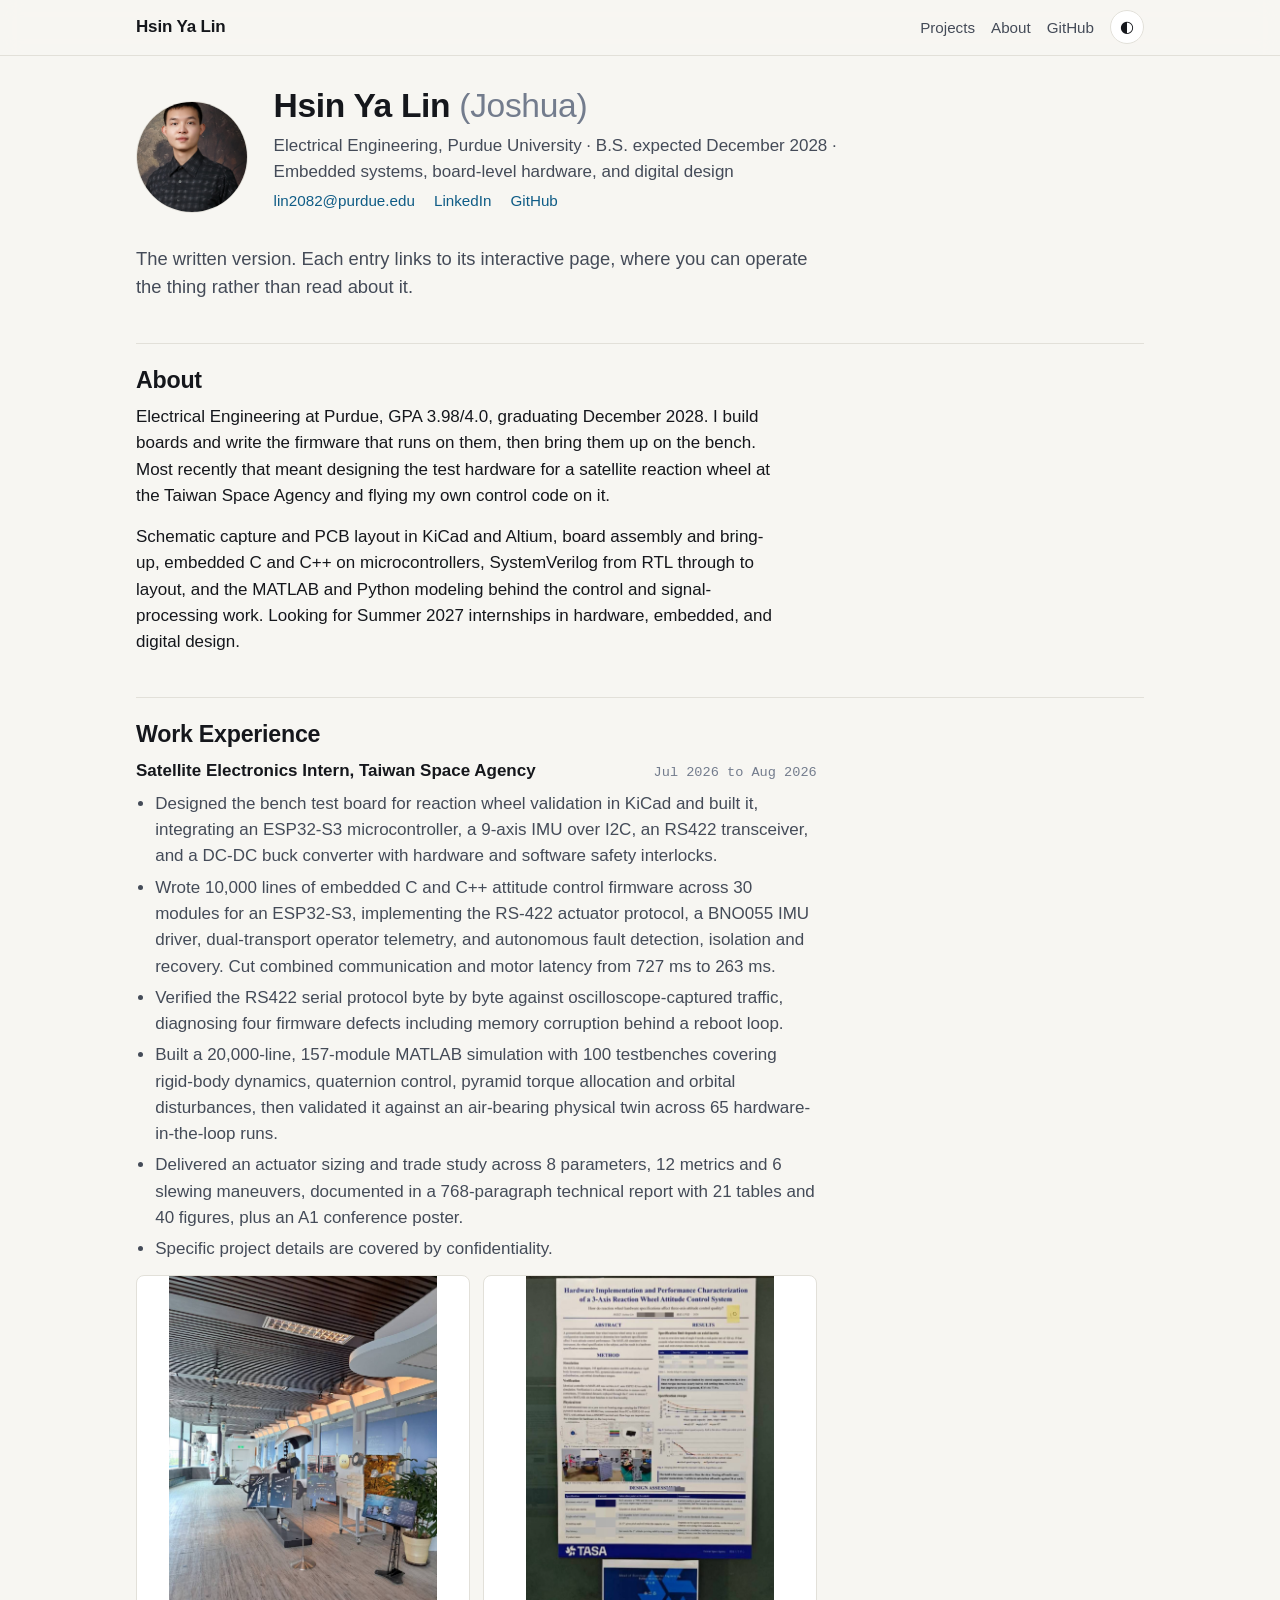
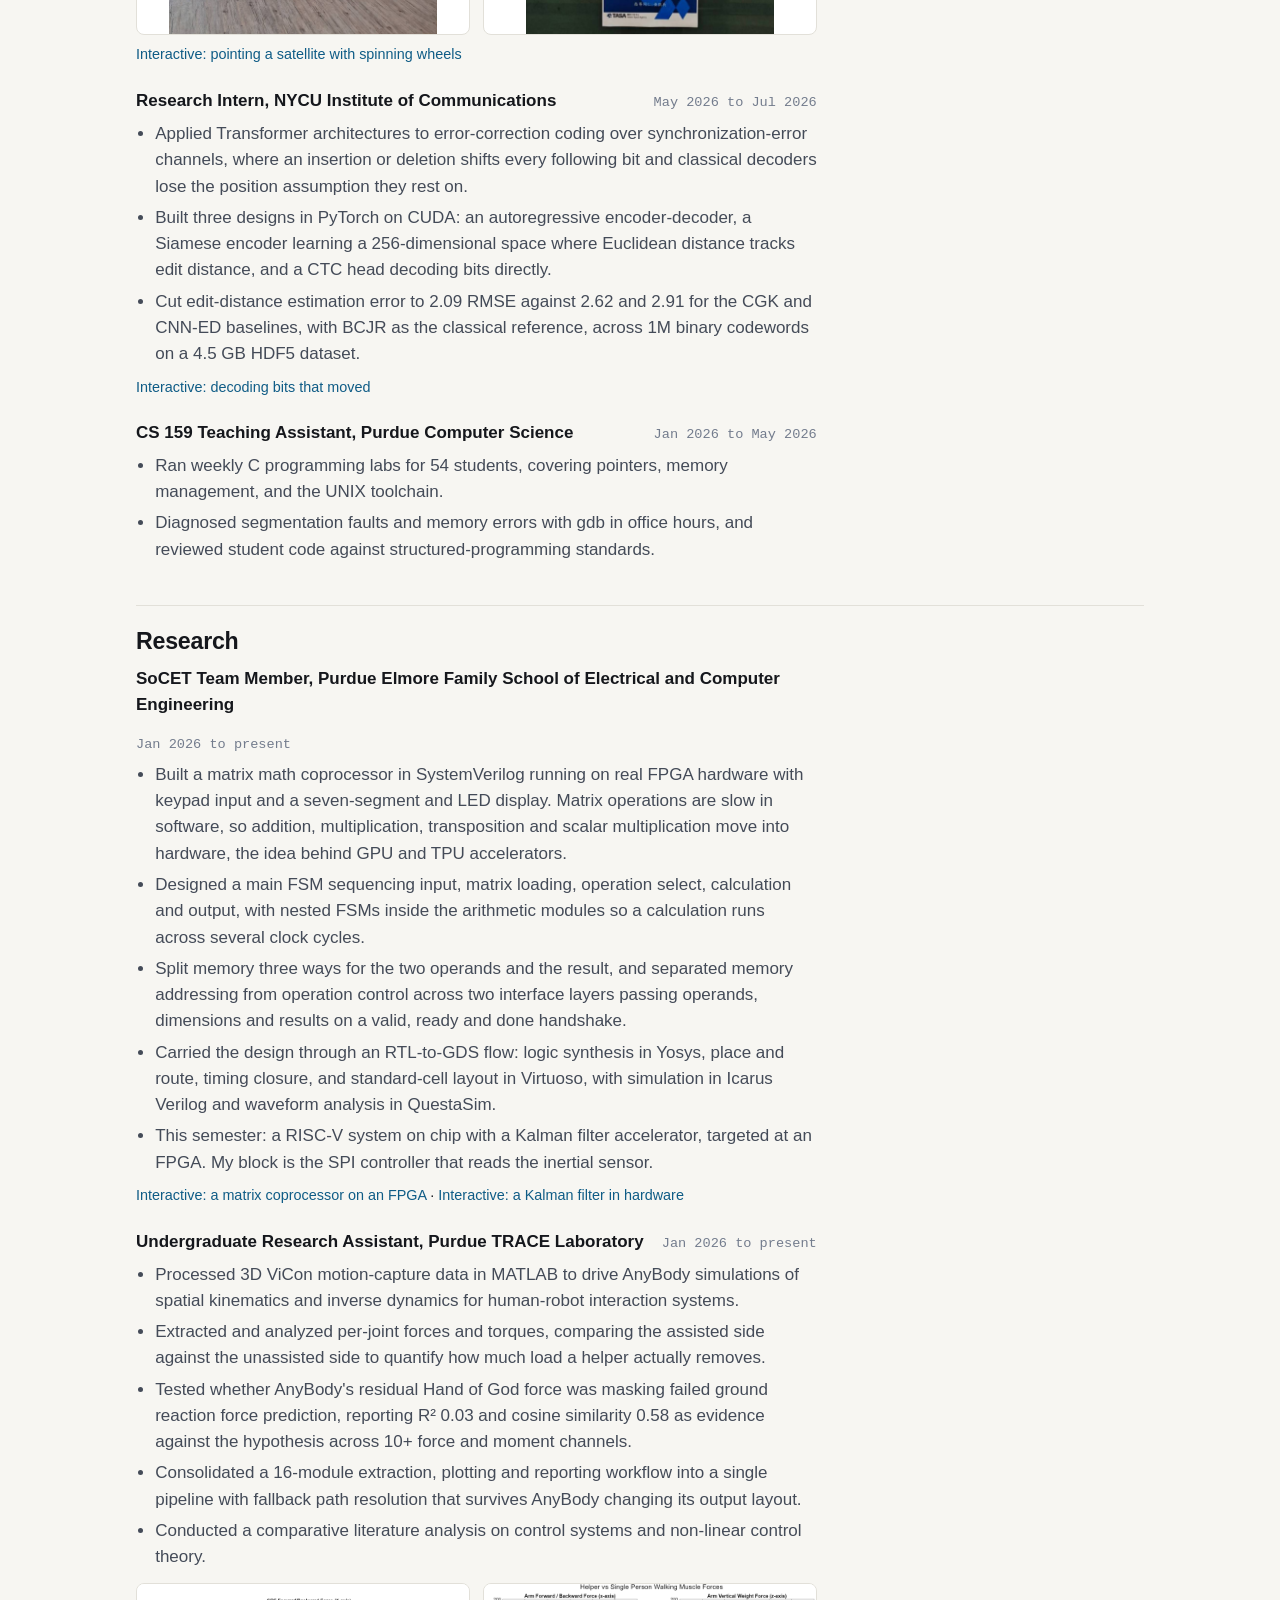
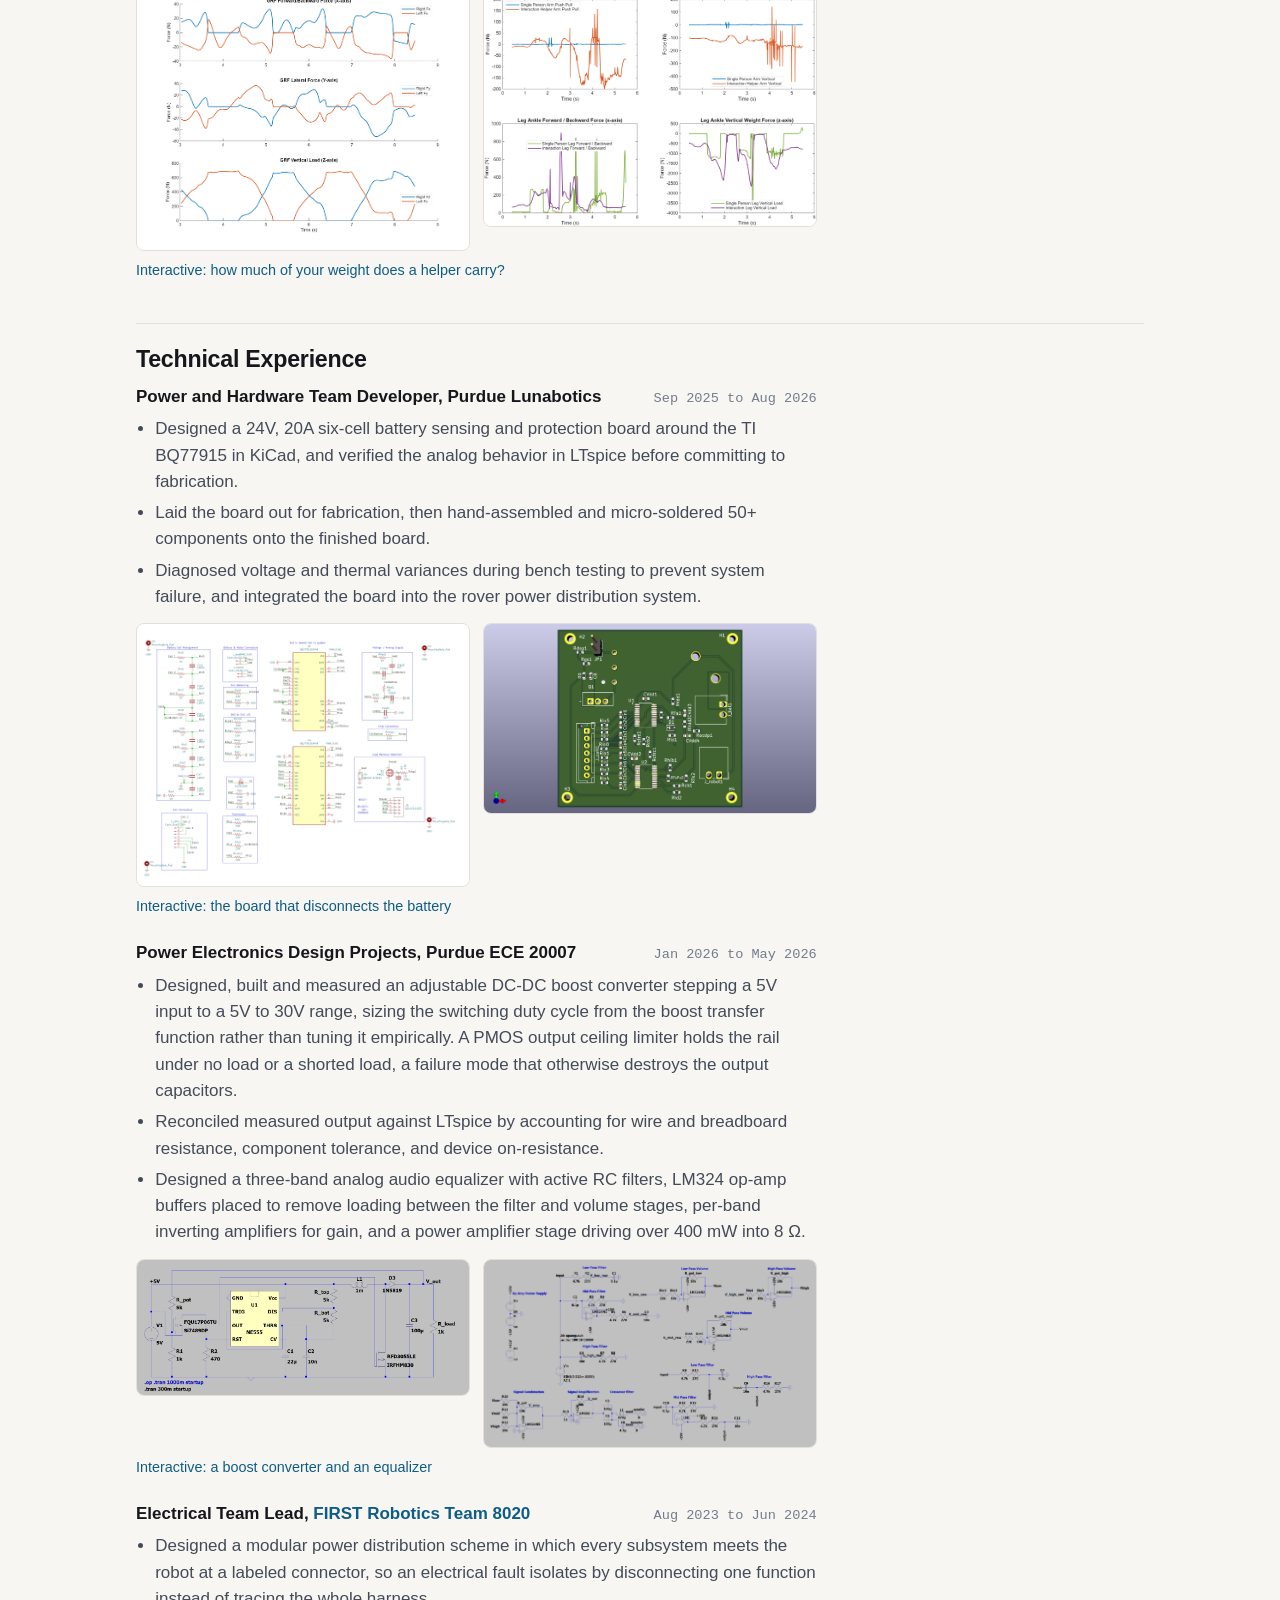
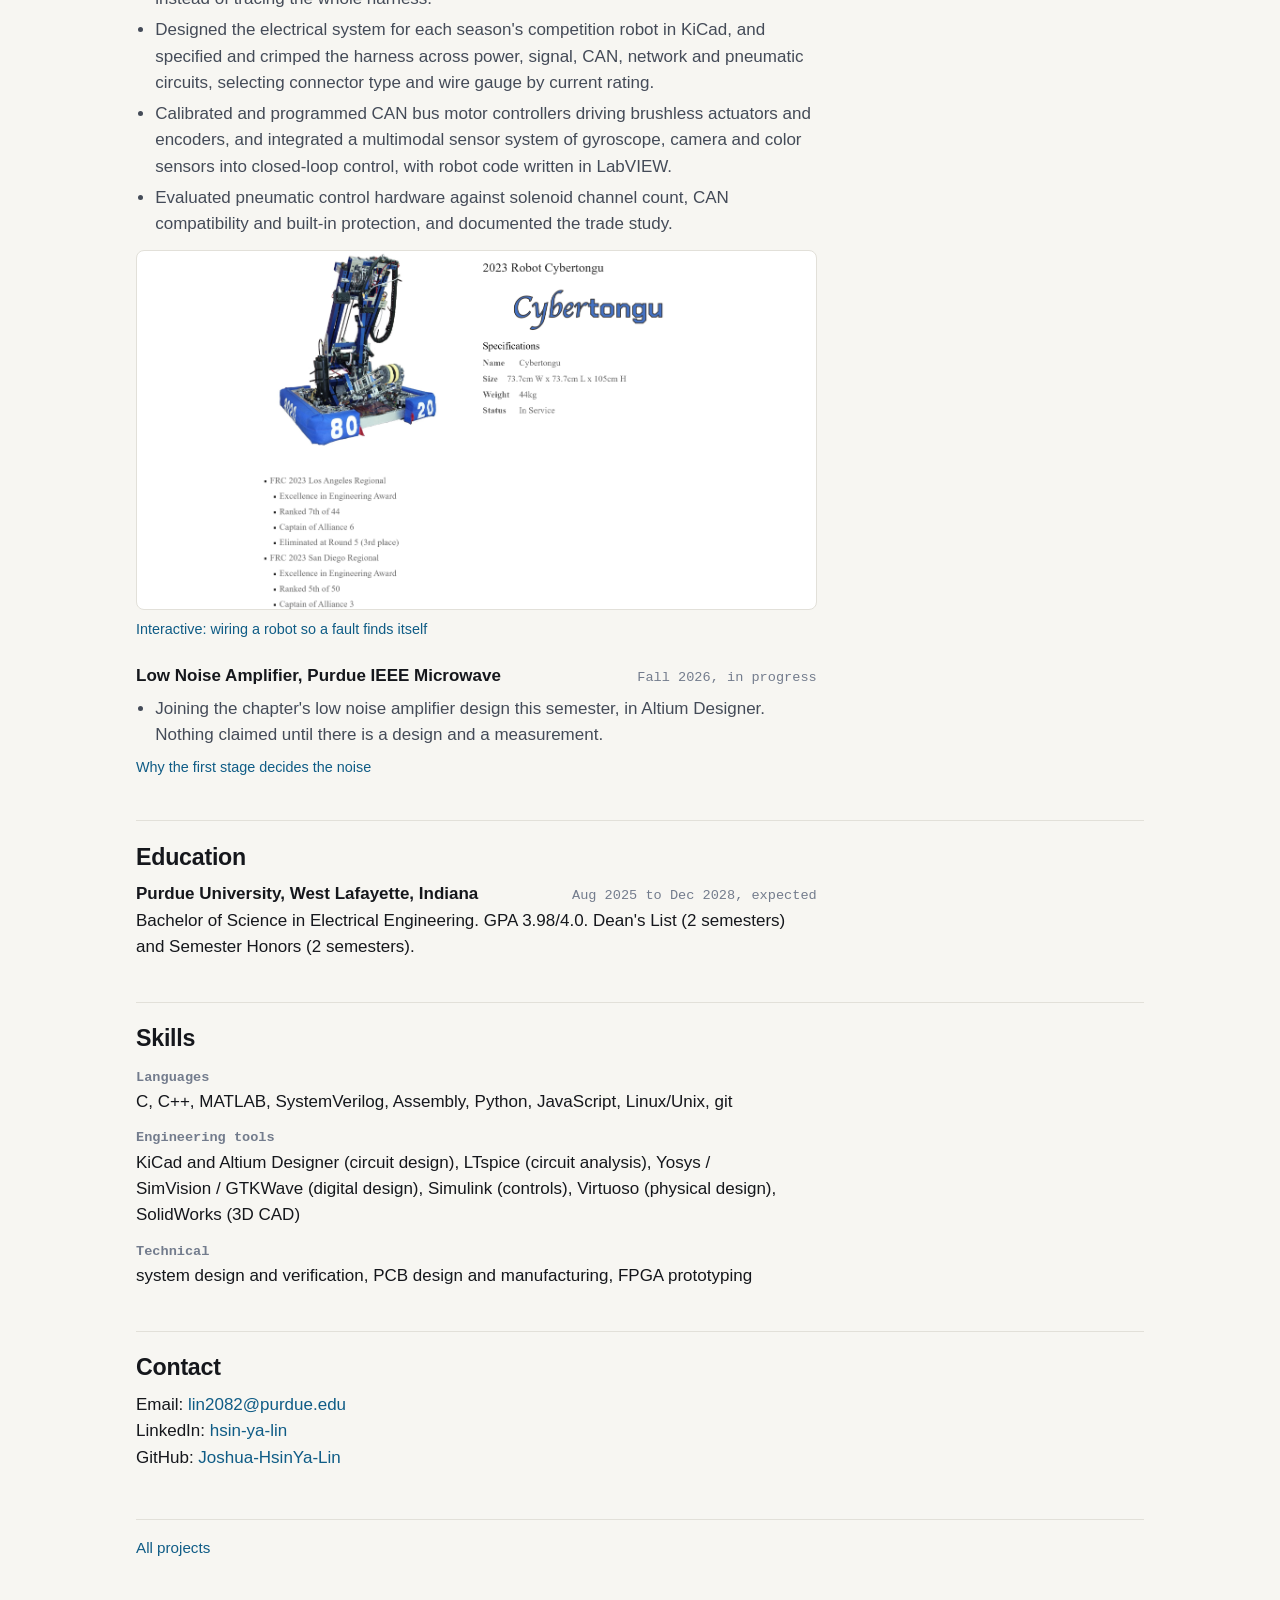
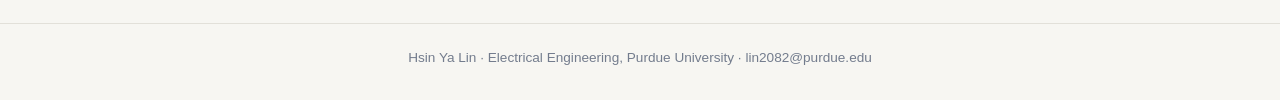
==== about/index.html @ 9d0aff88 "Kalman filter page, About sub-page, light default, links that work from file:// Kalman filter in har" ====
<!DOCTYPE html>
<html lang="en">
<head>
<meta charset="UTF-8">
<meta name="viewport" content="width=device-width, initial-scale=1.0">
<title>About — Hsin Ya Lin</title>
<meta name="description" content="Hsin Ya Lin (Joshua), Purdue electrical engineering: experience, research, projects, education and skills.">
<link rel="stylesheet" href="../shared/site.css">
<script src="../shared/site.js"></script>
<style>
.entry { margin-bottom: 1.4rem; max-width: 72ch; }
.entry-head { display: flex; justify-content: space-between; align-items: baseline; gap: 1rem; flex-wrap: wrap; }
.role { font-weight: 600; }
.date { color: var(--muted); font-size: 0.85rem; font-family: var(--mono); white-space: nowrap; }
.entry ul { margin: 0.4rem 0 0; padding-left: 1.2rem; }
.entry li { margin-bottom: 0.3rem; color: var(--ink2); }
.entry .shots { display: grid; grid-template-columns: repeat(auto-fit, minmax(220px, 1fr)); gap: 0.8rem; margin-top: 0.8rem; }
.entry .shots img { border: 1px solid var(--rule); border-radius: 8px; background: #fff; width: 100%; max-height: 360px; object-fit: contain; }
.entry .more { font-size: 0.9rem; margin-top: 0.5rem; }
.skill-line { margin: 0 0 0.5rem; max-width: 72ch; }
.skill-label { font-weight: 600; font-family: var(--mono); font-size: 0.85rem; color: var(--muted); }
</style>
</head>
<body>
<header class="site-header" data-root="../"></header>
<main class="project">
<section class="hero" style="padding-top: 0.4rem;">
  <img src="../profile.jpg" alt="Photo of Hsin Ya Lin">
  <div>
    <h1>Hsin Ya Lin <span class="alias">(Joshua)</span></h1>
    <p class="who">Electrical Engineering, Purdue University · B.S. expected December 2028 · Embedded systems, board-level hardware, and digital design</p>
    <p class="links">
      <a href="mailto:lin2082@purdue.edu">lin2082@purdue.edu</a>
      <a href="https://www.linkedin.com/in/hsin-ya-lin-70349826a" target="_blank" rel="noopener">LinkedIn</a>
      <a href="https://github.com/Joshua-HsinYa-Lin" target="_blank" rel="noopener">GitHub</a>
    </p>
  </div>
</section>

<p class="lede">The written version. Each entry links to its interactive page, where you can operate the thing rather than read about it.</p>

<section class="sub">
<h2>About</h2>
<p>Electrical Engineering at Purdue, GPA 3.98/4.0, graduating December 2028. I build boards and write the firmware that runs on them, then bring them up on the bench. Most recently that meant designing the test hardware for a satellite reaction wheel at the Taiwan Space Agency and flying my own control code on it.</p>
<p>Schematic capture and PCB layout in KiCad and Altium, board assembly and bring-up, embedded C and C++ on microcontrollers, SystemVerilog from RTL through to layout, and the MATLAB and Python modeling behind the control and signal-processing work. Looking for Summer 2027 internships in hardware, embedded, and digital design.</p>
</section>

<section class="sub">
<h2>Work Experience</h2>

<div class="entry">
  <div class="entry-head"><span class="role">Satellite Electronics Intern, Taiwan Space Agency</span><span class="date">Jul 2026 to Aug 2026</span></div>
  <ul>
    <li>Designed the bench test board for reaction wheel validation in KiCad and built it, integrating an ESP32-S3 microcontroller, a 9-axis IMU over I2C, an RS422 transceiver, and a DC-DC buck converter with hardware and software safety interlocks.</li>
    <li>Wrote 10,000 lines of embedded C and C++ attitude control firmware across 30 modules for an ESP32-S3, implementing the RS-422 actuator protocol, a BNO055 IMU driver, dual-transport operator telemetry, and autonomous fault detection, isolation and recovery. Cut combined communication and motor latency from 727 ms to 263 ms.</li>
    <li>Verified the RS422 serial protocol byte by byte against oscilloscope-captured traffic, diagnosing four firmware defects including memory corruption behind a reboot loop.</li>
    <li>Built a 20,000-line, 157-module MATLAB simulation with 100 testbenches covering rigid-body dynamics, quaternion control, pyramid torque allocation and orbital disturbances, then validated it against an air-bearing physical twin across 65 hardware-in-the-loop runs.</li>
    <li>Delivered an actuator sizing and trade study across 8 parameters, 12 metrics and 6 slewing maneuvers, documented in a 768-paragraph technical report with 21 tables and 40 figures, plus an A1 conference poster.</li>
    <li>Specific project details are covered by confidentiality.</li>
  </ul>
  <div class="shots">
    <img src="../projects/tasa/office.jpg" alt="Bench setup at the Taiwan Space Agency" loading="lazy">
    <img src="../projects/tasa/poster-blurred.jpg" alt="Conference poster, technical detail blurred for confidentiality" loading="lazy">
  </div>
  <p class="more"><a href="../projects/tasa/index.html">Interactive: pointing a satellite with spinning wheels</a></p>
</div>

<div class="entry">
  <div class="entry-head"><span class="role">Research Intern, NYCU Institute of Communications</span><span class="date">May 2026 to Jul 2026</span></div>
  <ul>
    <li>Applied Transformer architectures to error-correction coding over synchronization-error channels, where an insertion or deletion shifts every following bit and classical decoders lose the position assumption they rest on.</li>
    <li>Built three designs in PyTorch on CUDA: an autoregressive encoder-decoder, a Siamese encoder learning a 256-dimensional space where Euclidean distance tracks edit distance, and a CTC head decoding bits directly.</li>
    <li>Cut edit-distance estimation error to 2.09 RMSE against 2.62 and 2.91 for the CGK and CNN-ED baselines, with BCJR as the classical reference, across 1M binary codewords on a 4.5 GB HDF5 dataset.</li>
  </ul>
  <p class="more"><a href="../projects/nycu/index.html">Interactive: decoding bits that moved</a></p>
</div>

<div class="entry">
  <div class="entry-head"><span class="role">CS 159 Teaching Assistant, Purdue Computer Science</span><span class="date">Jan 2026 to May 2026</span></div>
  <ul>
    <li>Ran weekly C programming labs for 54 students, covering pointers, memory management, and the UNIX toolchain.</li>
    <li>Diagnosed segmentation faults and memory errors with gdb in office hours, and reviewed student code against structured-programming standards.</li>
  </ul>
</div>
</section>

<section class="sub">
<h2>Research</h2>

<div class="entry">
  <div class="entry-head"><span class="role">SoCET Team Member, Purdue Elmore Family School of Electrical and Computer Engineering</span><span class="date">Jan 2026 to present</span></div>
  <ul>
    <li>Built a matrix math coprocessor in SystemVerilog running on real FPGA hardware with keypad input and a seven-segment and LED display. Matrix operations are slow in software, so addition, multiplication, transposition and scalar multiplication move into hardware, the idea behind GPU and TPU accelerators.</li>
    <li>Designed a main FSM sequencing input, matrix loading, operation select, calculation and output, with nested FSMs inside the arithmetic modules so a calculation runs across several clock cycles.</li>
    <li>Split memory three ways for the two operands and the result, and separated memory addressing from operation control across two interface layers passing operands, dimensions and results on a valid, ready and done handshake.</li>
    <li>Carried the design through an RTL-to-GDS flow: logic synthesis in Yosys, place and route, timing closure, and standard-cell layout in Virtuoso, with simulation in Icarus Verilog and waveform analysis in QuestaSim.</li>
    <li>This semester: a RISC-V system on chip with a Kalman filter accelerator, targeted at an FPGA. My block is the SPI controller that reads the inertial sensor.</li>
  </ul>
  <p class="more"><a href="../projects/socet/index.html">Interactive: a matrix coprocessor on an FPGA</a> · <a href="../projects/socet-soc/index.html">Interactive: a Kalman filter in hardware</a></p>
</div>

<div class="entry">
  <div class="entry-head"><span class="role">Undergraduate Research Assistant, Purdue TRACE Laboratory</span><span class="date">Jan 2026 to present</span></div>
  <ul>
    <li>Processed 3D ViCon motion-capture data in MATLAB to drive AnyBody simulations of spatial kinematics and inverse dynamics for human-robot interaction systems.</li>
    <li>Extracted and analyzed per-joint forces and torques, comparing the assisted side against the unassisted side to quantify how much load a helper actually removes.</li>
    <li>Tested whether AnyBody's residual Hand of God force was masking failed ground reaction force prediction, reporting R² 0.03 and cosine similarity 0.58 as evidence against the hypothesis across 10+ force and moment channels.</li>
    <li>Consolidated a 16-module extraction, plotting and reporting workflow into a single pipeline with fallback path resolution that survives AnyBody changing its output layout.</li>
    <li>Conducted a comparative literature analysis on control systems and non-linear control theory.</li>
  </ul>
  <div class="shots">
    <img src="../projects/trace/grf-left-right.png" alt="Ground reaction force, left against right side" loading="lazy">
    <img src="../projects/trace/single-vs-interaction.png" alt="Single-person against two-person interaction forces" loading="lazy">
  </div>
  <p class="more"><a href="../projects/trace/index.html">Interactive: how much of your weight does a helper carry?</a></p>
</div>
</section>

<section class="sub">
<h2>Technical Experience</h2>

<div class="entry">
  <div class="entry-head"><span class="role">Power and Hardware Team Developer, Purdue Lunabotics</span><span class="date">Sep 2025 to Aug 2026</span></div>
  <ul>
    <li>Designed a 24V, 20A six-cell battery sensing and protection board around the TI BQ77915 in KiCad, and verified the analog behavior in LTspice before committing to fabrication.</li>
    <li>Laid the board out for fabrication, then hand-assembled and micro-soldered 50+ components onto the finished board.</li>
    <li>Diagnosed voltage and thermal variances during bench testing to prevent system failure, and integrated the board into the rover power distribution system.</li>
  </ul>
  <div class="shots">
    <img src="../projects/lunabotics/schematic.png" alt="Battery protection board schematic" loading="lazy">
    <img src="../projects/lunabotics/board.jpg" alt="BQ77915 battery protection board" loading="lazy">
  </div>
  <p class="more"><a href="../projects/lunabotics/index.html">Interactive: the board that disconnects the battery</a></p>
</div>

<div class="entry">
  <div class="entry-head"><span class="role">Power Electronics Design Projects, Purdue ECE 20007</span><span class="date">Jan 2026 to May 2026</span></div>
  <ul>
    <li>Designed, built and measured an adjustable DC-DC boost converter stepping a 5V input to a 5V to 30V range, sizing the switching duty cycle from the boost transfer function rather than tuning it empirically. A PMOS output ceiling limiter holds the rail under no load or a shorted load, a failure mode that otherwise destroys the output capacitors.</li>
    <li>Reconciled measured output against LTspice by accounting for wire and breadboard resistance, component tolerance, and device on-resistance.</li>
    <li>Designed a three-band analog audio equalizer with active RC filters, LM324 op-amp buffers placed to remove loading between the filter and volume stages, per-band inverting amplifiers for gain, and a power amplifier stage driving over 400 mW into 8 Ω.</li>
  </ul>
  <div class="shots">
    <img src="../projects/ece20007/boost-schematic.png" alt="Boost converter schematic" loading="lazy">
    <img src="../projects/ece20007/eq-schematic.png" alt="Three-band audio equalizer schematic" loading="lazy">
  </div>
  <p class="more"><a href="../projects/ece20007/index.html">Interactive: a boost converter and an equalizer</a></p>
</div>

<div class="entry">
  <div class="entry-head"><span class="role">Electrical Team Lead, <a href="https://www.ckrobotics.org/The-team/leaders-mentors/leaders" target="_blank" rel="noopener">FIRST Robotics Team 8020</a></span><span class="date">Aug 2023 to Jun 2024</span></div>
  <ul>
    <li>Designed a modular power distribution scheme in which every subsystem meets the robot at a labeled connector, so an electrical fault isolates by disconnecting one function instead of tracing the whole harness.</li>
    <li>Designed the electrical system for each season's competition robot in KiCad, and specified and crimped the harness across power, signal, CAN, network and pneumatic circuits, selecting connector type and wire gauge by current rating.</li>
    <li>Calibrated and programmed CAN bus motor controllers driving brushless actuators and encoders, and integrated a multimodal sensor system of gyroscope, camera and color sensors into closed-loop control, with robot code written in LabVIEW.</li>
    <li>Evaluated pneumatic control hardware against solenoid channel count, CAN compatibility and built-in protection, and documented the trade study.</li>
  </ul>
  <div class="shots">
    <img src="../projects/frc8020/robot-2023.png" alt="Team 8020 competition robot, 2023 season" loading="lazy">
  </div>
  <p class="more"><a href="../projects/frc8020/index.html">Interactive: wiring a robot so a fault finds itself</a></p>
</div>

<div class="entry">
  <div class="entry-head"><span class="role">Low Noise Amplifier, Purdue IEEE Microwave</span><span class="date">Fall 2026, in progress</span></div>
  <ul>
    <li>Joining the chapter's low noise amplifier design this semester, in Altium Designer. Nothing claimed until there is a design and a measurement.</li>
  </ul>
  <p class="more"><a href="../projects/lna/index.html">Why the first stage decides the noise</a></p>
</div>
</section>

<section class="sub">
<h2>Education</h2>
<div class="entry">
  <div class="entry-head"><span class="role">Purdue University, West Lafayette, Indiana</span><span class="date">Aug 2025 to Dec 2028, expected</span></div>
  <p>Bachelor of Science in Electrical Engineering. GPA 3.98/4.0. Dean's List (2 semesters) and Semester Honors (2 semesters).</p>
</div>
</section>

<section class="sub">
<h2>Skills</h2>
<p class="skill-line"><span class="skill-label">Languages</span><br>C, C++, MATLAB, SystemVerilog, Assembly, Python, JavaScript, Linux/Unix, git</p>
<p class="skill-line"><span class="skill-label">Engineering tools</span><br>KiCad and Altium Designer (circuit design), LTspice (circuit analysis), Yosys / SimVision / GTKWave (digital design), Simulink (controls), Virtuoso (physical design), SolidWorks (3D CAD)</p>
<p class="skill-line"><span class="skill-label">Technical</span><br>system design and verification, PCB design and manufacturing, FPGA prototyping</p>
</section>

<section class="sub">
<h2>Contact</h2>
<p>Email: <a href="mailto:lin2082@purdue.edu">lin2082@purdue.edu</a><br>
LinkedIn: <a href="https://www.linkedin.com/in/hsin-ya-lin-70349826a" target="_blank" rel="noopener">hsin-ya-lin</a><br>
GitHub: <a href="https://github.com/Joshua-HsinYa-Lin" target="_blank" rel="noopener">Joshua-HsinYa-Lin</a></p>
</section>

<div class="next"><a href="../index.html#projects">All projects</a></div>
</main>
<footer class="site-footer"></footer>
</body>
</html>
---- shared/site.css ----
:root {
  --bg: #f7f6f2;
  --bg2: #ffffff;
  --ink: #15171c;
  --ink2: #444b58;
  --muted: #737c8d;
  --rule: #e2e0d9;
  --accent: #c9531f;
  --accent2: #0f7c86;
  --link: #0f5c86;
  --panel: #0c0f15;
  --panel-rule: #1c2330;
  --panel-ink: #c7d0dd;
  --panel-muted: #6f7a8c;
  --amber: #ffb648;
  --cyan: #4cc9f0;
  --green: #8ce99a;
  --pink: #f472b6;
  --red: #ff6b6b;
  --violet: #b197fc;
  --radius: 12px;
  --max: 1040px;
  --font: -apple-system, "Segoe UI", Roboto, Helvetica, Arial, sans-serif;
  --mono: "JetBrains Mono", "SF Mono", Menlo, Consolas, "Liberation Mono", monospace;
}

:root[data-theme="dark"] {
  --bg: #0f1115;
  --bg2: #171a21;
  --ink: #e8e6e1;
  --ink2: #b8bdc8;
  --muted: #8a91a0;
  --rule: #272c37;
  --link: #7cc4ff;
  --accent: #f0743f;
  --accent2: #3fb7c2;
}

* { box-sizing: border-box; }
html { -webkit-text-size-adjust: 100%; scroll-behavior: smooth; }
body {
  margin: 0;
  background: var(--bg);
  color: var(--ink);
  font-family: var(--font);
  font-size: 17px;
  line-height: 1.55;
}
a { color: var(--link); text-decoration: none; }
a:hover { text-decoration: underline; }
img { max-width: 100%; height: auto; }
code, .mono { font-family: var(--mono); font-size: 0.92em; }
h1, h2, h3 { line-height: 1.2; margin: 0 0 0.4rem; letter-spacing: -0.01em; }
h1 { font-size: 2.1rem; }
h2 { font-size: 1.45rem; }
h3 { font-size: 1.1rem; }
p { margin: 0 0 0.9rem; }

.site-header {
  position: sticky;
  top: 0;
  z-index: 20;
  background: color-mix(in srgb, var(--bg) 88%, transparent);
  backdrop-filter: blur(10px);
  border-bottom: 1px solid var(--rule);
}
.site-header .bar {
  max-width: var(--max);
  margin: 0 auto;
  padding: 0.65rem 1rem;
  display: flex;
  align-items: center;
  gap: 1rem;
}
.site-header .brand { font-weight: 700; color: var(--ink); letter-spacing: -0.01em; }
.site-header .brand:hover { text-decoration: none; color: var(--accent); }
.site-header nav { margin-left: auto; display: flex; gap: 1rem; align-items: center; }
.site-header nav a { color: var(--ink2); font-size: 0.95rem; }
.site-header .theme {
  border: 1px solid var(--rule);
  background: var(--bg2);
  color: var(--ink);
  border-radius: 999px;
  width: 34px;
  height: 34px;
  cursor: pointer;
  font-size: 1rem;
  line-height: 1;
}

main { max-width: var(--max); margin: 0 auto; padding: 1.5rem 1rem 4rem; }

.hero { display: flex; gap: 1.6rem; align-items: center; padding: 1.5rem 0 1rem; }
.hero img { width: 112px; height: 112px; border-radius: 50%; object-fit: cover; border: 1px solid var(--rule); flex-shrink: 0; }
.hero .alias { color: var(--muted); font-weight: 400; }
.hero .who { color: var(--ink2); margin: 0.15rem 0; max-width: 60ch; }
.hero .links a { margin-right: 0.9rem; font-size: 0.95rem; }
.intro { max-width: 64ch; color: var(--ink2); font-size: 1.05rem; }

.cards {
  list-style: none;
  padding: 0;
  margin: 1.2rem 0 0;
  display: grid;
  grid-template-columns: repeat(auto-fill, minmax(300px, 1fr));
  gap: 1rem;
}
.card {
  background: var(--bg2);
  border: 1px solid var(--rule);
  border-radius: var(--radius);
  overflow: hidden;
  display: flex;
  flex-direction: column;
  transition: transform 0.15s ease, box-shadow 0.15s ease, border-color 0.15s ease;
}
.card:hover { transform: translateY(-2px); box-shadow: 0 10px 30px rgba(0,0,0,0.10); border-color: var(--accent); }
.card a.wrap { color: inherit; display: flex; flex-direction: column; height: 100%; }
.card a.wrap:hover { text-decoration: none; }
.card canvas { display: block; width: 100%; background: var(--panel); }
.card .body { padding: 0.9rem 1rem 1rem; display: flex; flex-direction: column; gap: 0.35rem; flex: 1; }
.card h3 { font-size: 1.12rem; }
.card .hook { color: var(--ink2); font-size: 0.95rem; margin: 0; flex: 1; }
.card .meta { color: var(--muted); font-size: 0.82rem; font-family: var(--mono); margin-top: 0.4rem; }
.card .status { display: inline-block; font-size: 0.72rem; font-family: var(--mono); color: var(--accent); border: 1px solid var(--accent); border-radius: 999px; padding: 0 0.5rem; margin-left: 0.4rem; vertical-align: middle; }

.project .lede { font-size: 1.15rem; color: var(--ink2); max-width: 66ch; margin-bottom: 1.2rem; }
.project .when { color: var(--muted); font-family: var(--mono); font-size: 0.85rem; margin-bottom: 0.6rem; }
.project section.sub { margin-top: 2.6rem; padding-top: 1.4rem; border-top: 1px solid var(--rule); }
.project section.sub > p, .project section.sub > ul { max-width: 68ch; }
.project section.sub h2 { margin-bottom: 0.6rem; }
.project .kicker { color: var(--accent); font-family: var(--mono); font-size: 0.78rem; letter-spacing: 0.08em; text-transform: uppercase; margin-bottom: 0.3rem; }

.panel {
  background: var(--panel);
  color: var(--panel-ink);
  border: 1px solid var(--panel-rule);
  border-radius: var(--radius);
  padding: 0.9rem;
  margin: 1rem 0 1.2rem;
}
.panel canvas { display: block; width: 100%; border-radius: 6px; }
.panel .hint { color: var(--panel-muted); font-size: 0.85rem; margin: 0.5rem 0 0; font-family: var(--mono); }
.panel .row { display: flex; gap: 0.9rem; flex-wrap: wrap; align-items: stretch; }
.panel .row > * { flex: 1 1 260px; min-width: 0; }
.panel p { color: var(--panel-ink); }

.controls {
  display: grid;
  grid-template-columns: repeat(auto-fit, minmax(230px, 1fr));
  gap: 0.35rem 1.2rem;
  margin-top: 0.7rem;
}
.ctl { display: grid; grid-template-columns: 5.6em 1fr 5.4em; align-items: center; gap: 0.5rem; font-size: 0.88rem; }
.ctl .ctl-label { color: var(--panel-ink); white-space: nowrap; overflow: hidden; text-overflow: ellipsis; }
.ctl input[type="range"] { width: 100%; accent-color: var(--amber); margin: 0; }
.ctl output { font-family: var(--mono); color: var(--amber); text-align: right; font-size: 0.85rem; white-space: nowrap; }
.ctl.wide { grid-column: 1 / -1; }

.btnrow { display: flex; gap: 0.5rem; flex-wrap: wrap; margin-top: 0.7rem; align-items: center; }
.btn {
  font: inherit;
  font-size: 0.88rem;
  border: 1px solid var(--panel-rule);
  background: #151b26;
  color: var(--panel-ink);
  border-radius: 8px;
  padding: 0.4rem 0.8rem;
  cursor: pointer;
}
.btn:hover { border-color: var(--amber); color: #fff; }
.btn.primary { background: var(--amber); color: #1a1200; border-color: var(--amber); font-weight: 600; }
.btn.primary:hover { background: #ffc46b; }
.btn.on { background: #2a3448; border-color: var(--cyan); color: #fff; }
.btn:disabled { opacity: 0.4; cursor: default; }
.seg-select { display: inline-flex; border: 1px solid var(--panel-rule); border-radius: 8px; overflow: hidden; }
.seg-select .btn { border: 0; border-radius: 0; }
.seg-select .btn + .btn { border-left: 1px solid var(--panel-rule); }

.readouts { display: flex; gap: 1.2rem; flex-wrap: wrap; margin-top: 0.7rem; font-family: var(--mono); font-size: 0.85rem; }
.readouts .r { color: var(--panel-muted); }
.readouts .r b { color: var(--panel-ink); font-weight: 600; }
.readouts .r b.amber { color: var(--amber); }
.readouts .r b.cyan { color: var(--cyan); }
.readouts .r b.green { color: var(--green); }
.readouts .r b.red { color: var(--red); }
.readouts .r b.pink { color: var(--pink); }
.readouts .r b.violet { color: var(--violet); }

.stats { display: grid; grid-template-columns: repeat(auto-fit, minmax(150px, 1fr)); gap: 0.8rem; margin: 1rem 0; }
.stat { background: var(--bg2); border: 1px solid var(--rule); border-radius: 10px; padding: 0.7rem 0.9rem; }
.stat b { display: block; font-size: 1.5rem; font-family: var(--mono); color: var(--accent); line-height: 1.1; }
.stat span { color: var(--ink2); font-size: 0.85rem; }

figure { margin: 1rem 0; }
figure img { border: 1px solid var(--rule); border-radius: 8px; background: #fff; display: block; max-height: 620px; width: auto; max-width: 100%; }
figcaption { color: var(--muted); font-size: 0.86rem; margin-top: 0.4rem; max-width: 68ch; }
.figs { display: grid; grid-template-columns: repeat(auto-fit, minmax(260px, 1fr)); gap: 1rem; }

.note { border-left: 3px solid var(--accent2); padding: 0.2rem 0 0.2rem 0.9rem; color: var(--ink2); margin: 1rem 0; max-width: 68ch; }
.note.hook { border-left-color: var(--accent); }
.note.hook::before { content: "Hook for real data"; display: block; font-family: var(--mono); font-size: 0.75rem; letter-spacing: 0.06em; text-transform: uppercase; color: var(--accent); margin-bottom: 0.2rem; }

.steps { counter-reset: s; list-style: none; padding: 0; margin: 1rem 0; display: grid; gap: 0.5rem; max-width: 68ch; }
.steps li { position: relative; padding-left: 2.4rem; }
.steps li::before { counter-increment: s; content: counter(s); position: absolute; left: 0; top: 0.1rem; width: 1.6rem; height: 1.6rem; border-radius: 50%; background: var(--accent); color: #fff; font-family: var(--mono); font-size: 0.8rem; display: grid; place-items: center; }
.steps li b { display: block; }

table.tbl { border-collapse: collapse; font-size: 0.92rem; margin: 0.8rem 0 1rem; }
table.tbl th, table.tbl td { text-align: left; padding: 0.35rem 0.9rem 0.35rem 0; border-bottom: 1px solid var(--rule); vertical-align: top; }
table.tbl th { color: var(--muted); font-weight: 600; font-size: 0.82rem; text-transform: uppercase; letter-spacing: 0.04em; }
table.tbl td.num { font-family: var(--mono); }

.tags { display: flex; flex-wrap: wrap; gap: 0.35rem; margin: 0.3rem 0 1rem; }
.tags span { font-family: var(--mono); font-size: 0.75rem; color: var(--ink2); border: 1px solid var(--rule); border-radius: 999px; padding: 0.05rem 0.55rem; }

.next { display: flex; justify-content: space-between; gap: 1rem; margin-top: 3rem; padding-top: 1rem; border-top: 1px solid var(--rule); font-size: 0.95rem; }

footer { border-top: 1px solid var(--rule); color: var(--muted); font-size: 0.85rem; text-align: center; padding: 1.4rem 1rem 2rem; }
footer a { color: var(--muted); }

@media (max-width: 600px) {
  body { font-size: 16px; }
  h1 { font-size: 1.7rem; }
  .hero { flex-direction: column; text-align: center; gap: 0.8rem; }
  .hero .links a { margin: 0 0.45rem; }
  .ctl { grid-template-columns: 4.6em 1fr 4.6em; }
  .site-header nav a.hide-sm { display: none; }
}
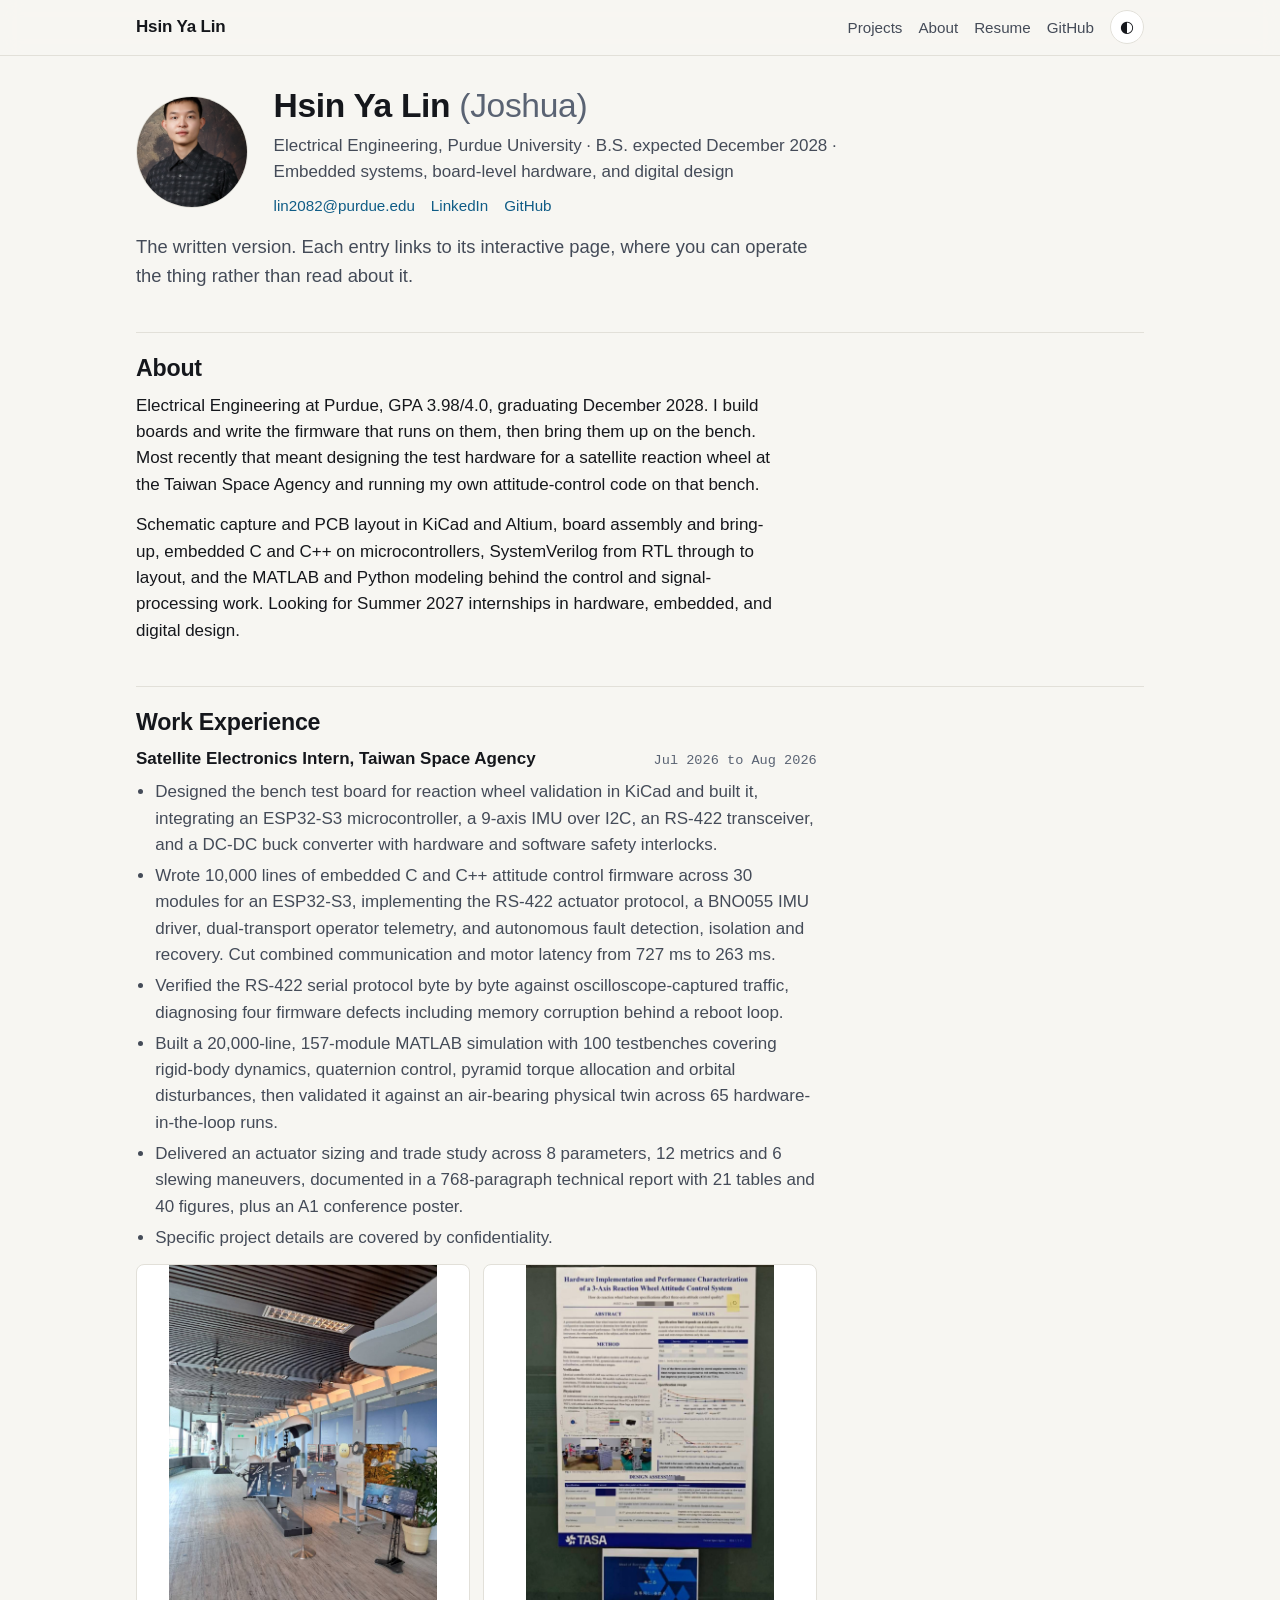
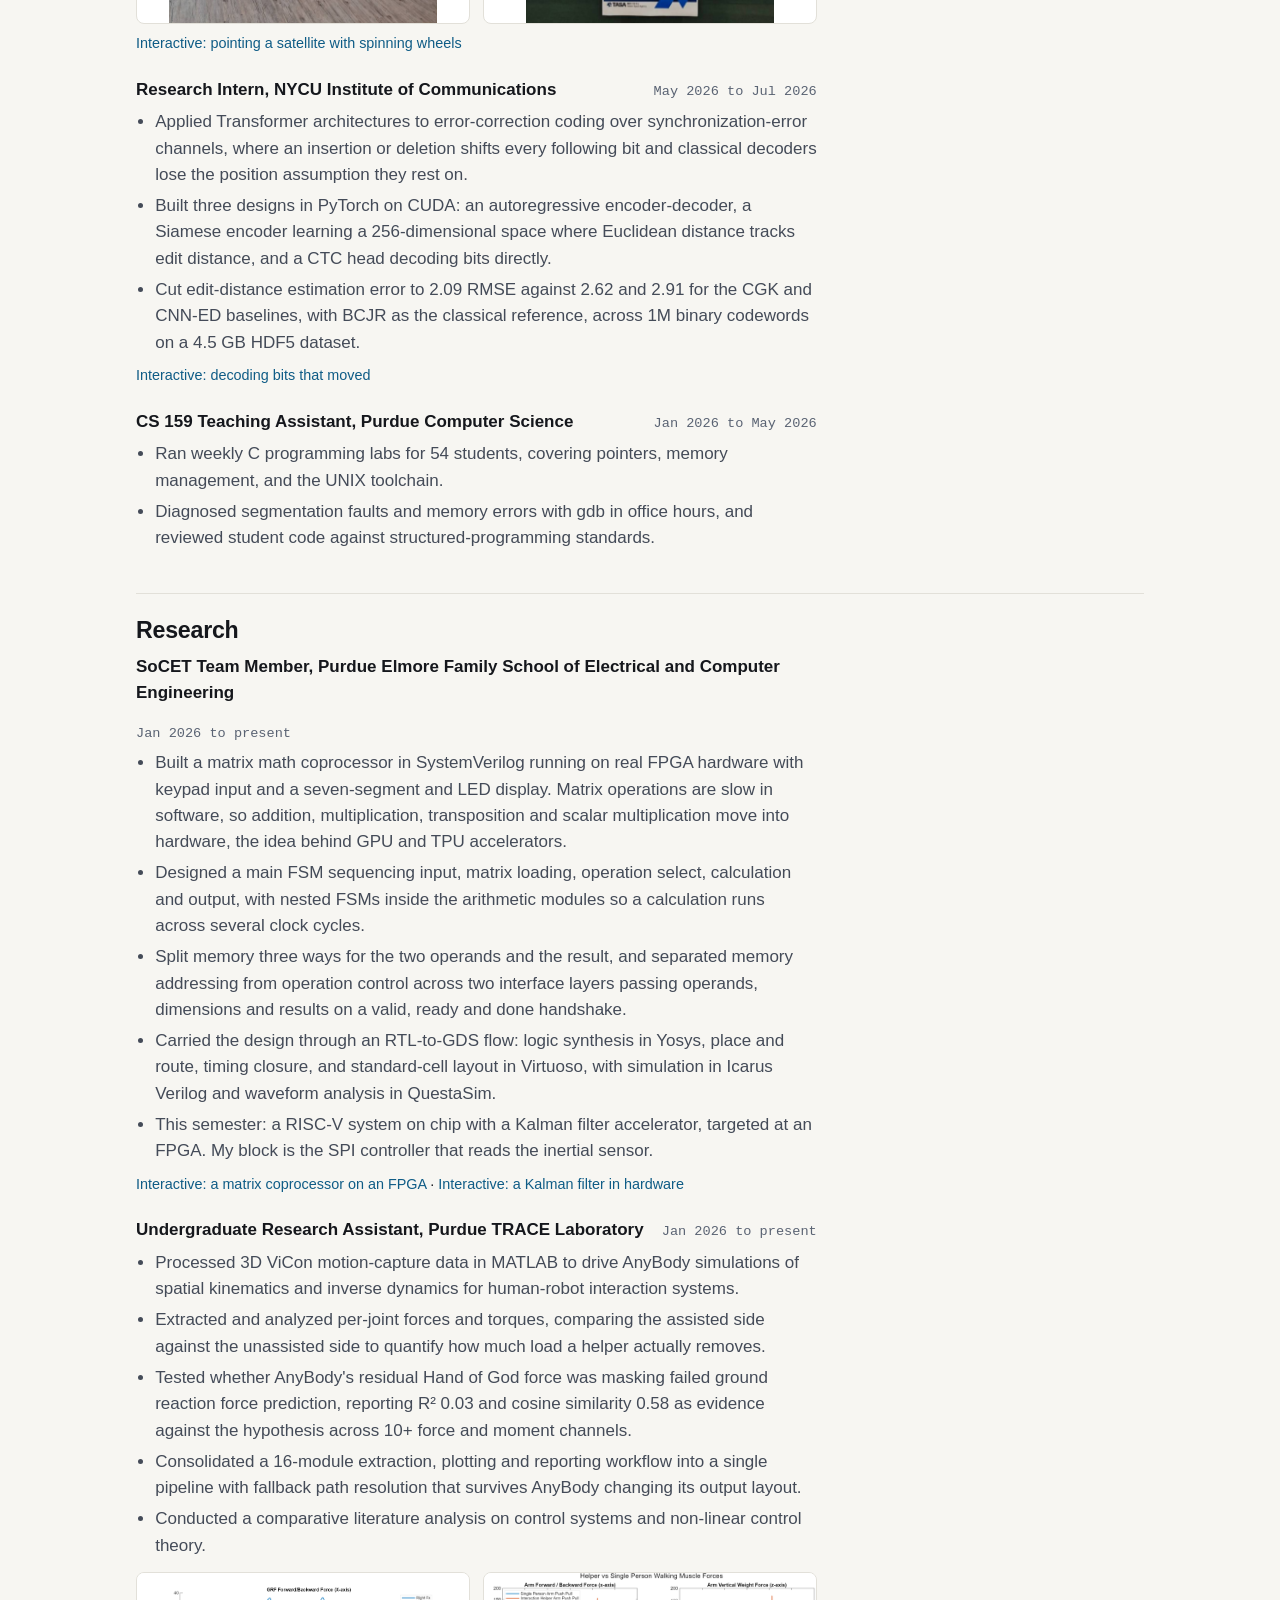
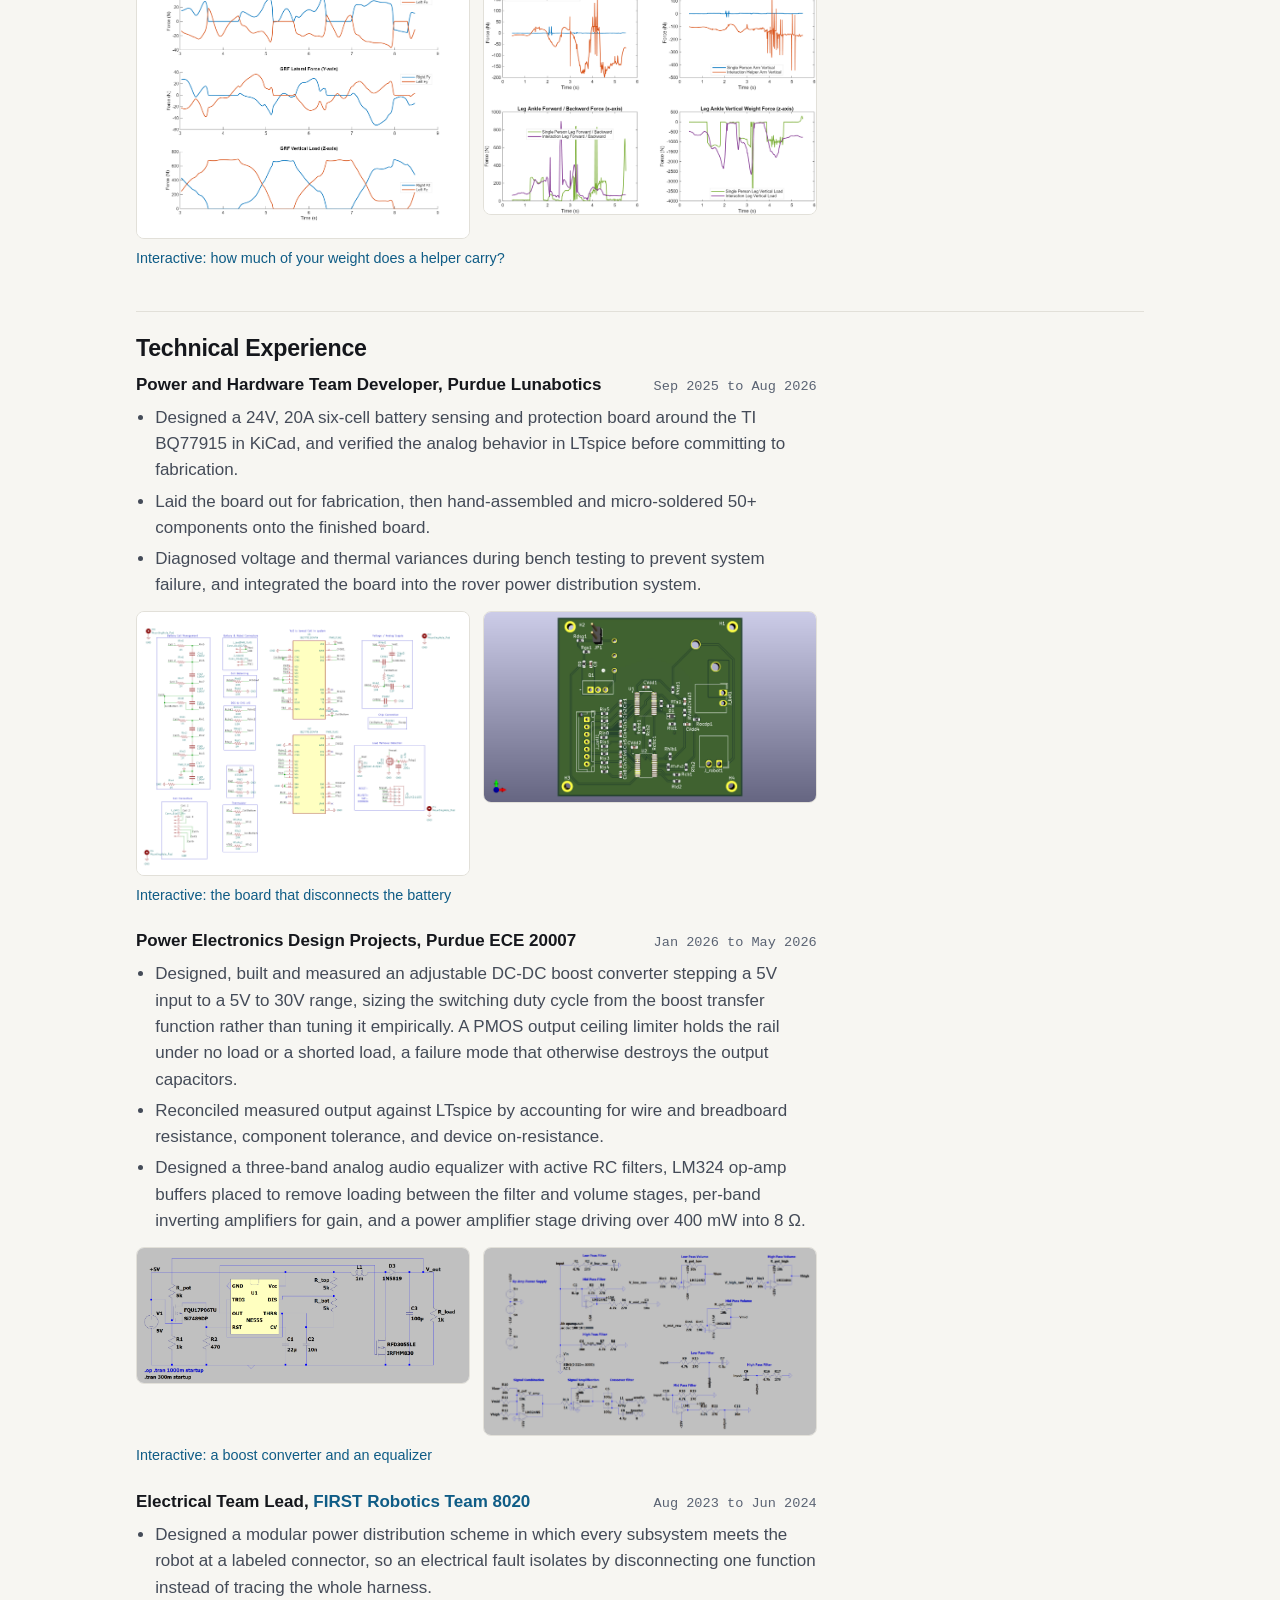
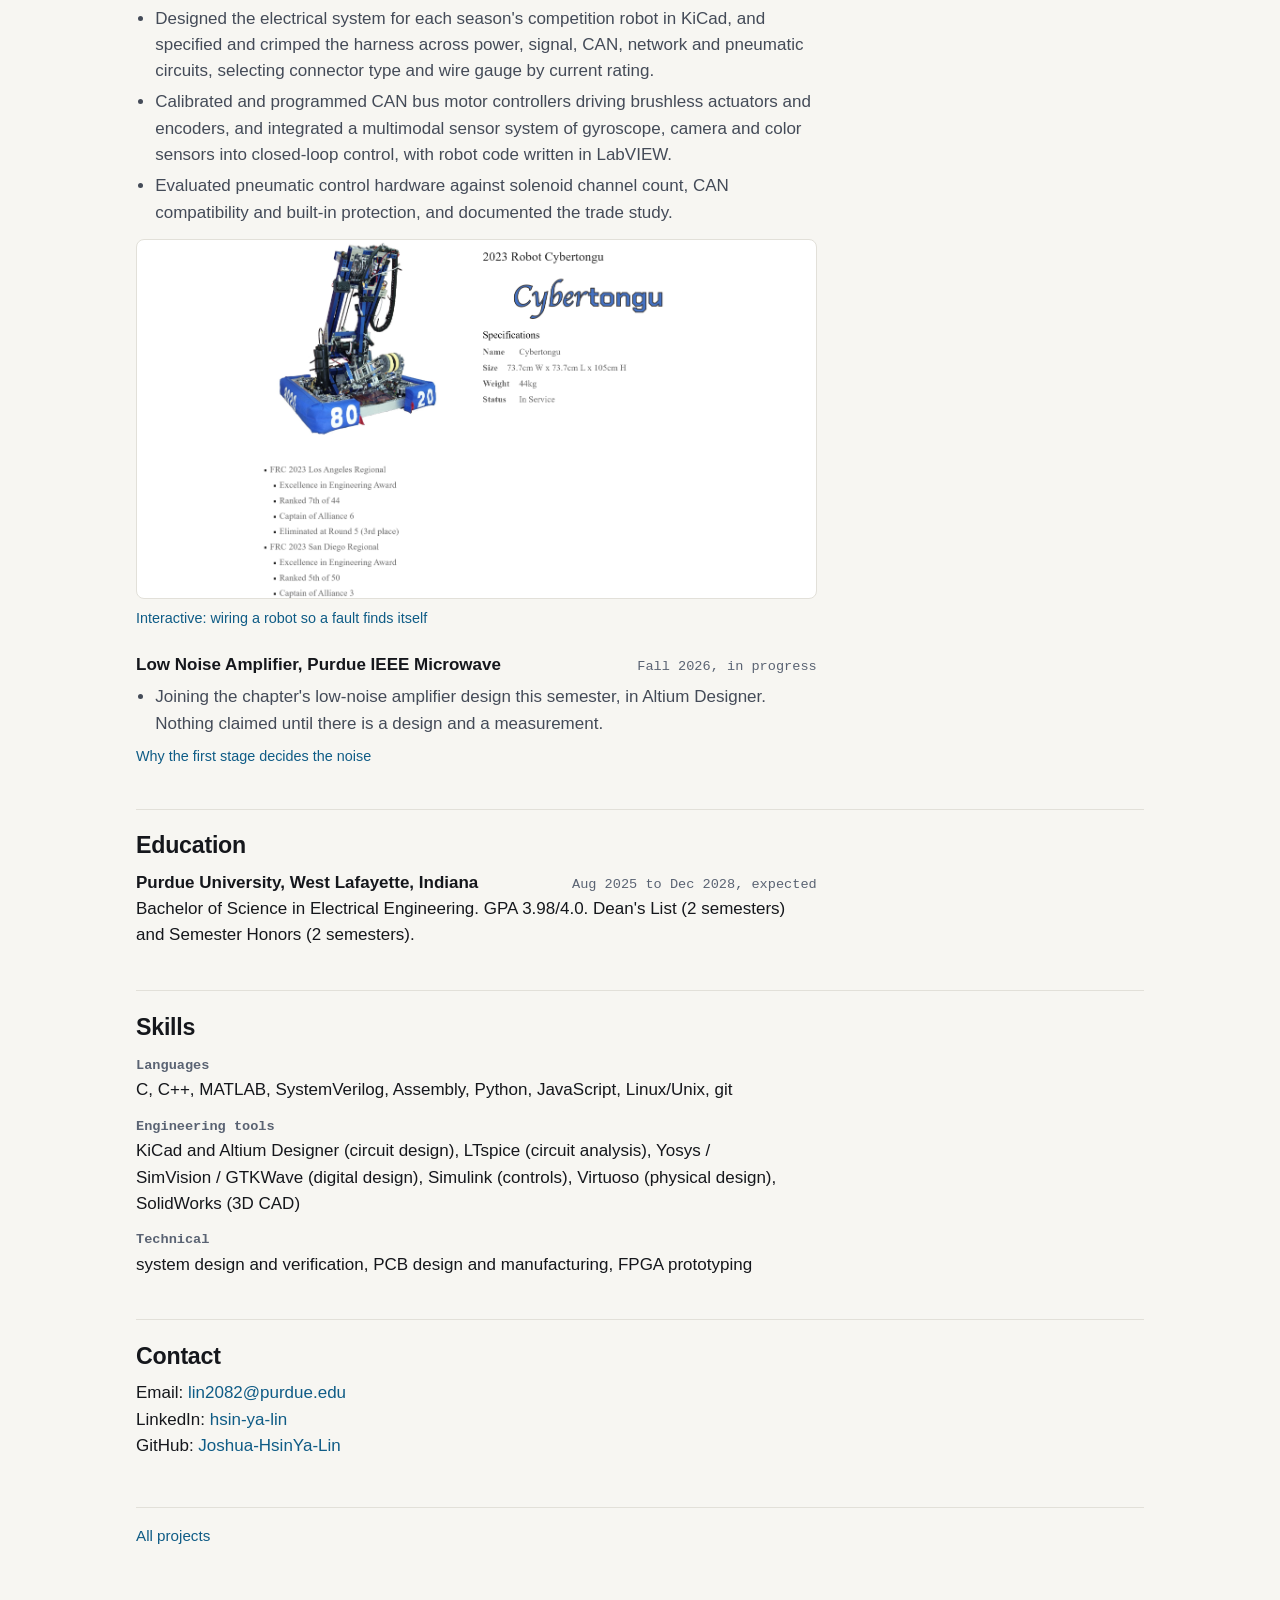
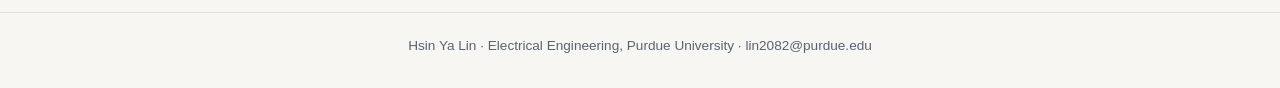
==== commit 3d7fbca9: "Audit response: accuracy, accessibility, SEO, and tests Factual corrections, the ones that could cos" ====
--- a/about/index.html
+++ b/about/index.html
@@ -3,8 +3,18 @@
 <head>
 <meta charset="UTF-8">
 <meta name="viewport" content="width=device-width, initial-scale=1.0">
-<title>About — Hsin Ya Lin</title>
-<meta name="description" content="Hsin Ya Lin (Joshua), Purdue electrical engineering: experience, research, projects, education and skills.">
+<title>About and Full Resume, Purdue Electrical Engineering | Hsin Ya Lin</title>
+<meta name="description" content="Hsin Ya Lin (Joshua): Purdue electrical engineering, GPA 3.98, graduating December 2028. Work experience, research, technical projects, education and skills, each linking to an interactive page.">
+<link rel="canonical" href="https://joshua-hsinya-lin.github.io/about/index.html">
+<meta property="og:title" content="About and Full Resume, Purdue Electrical Engineering">
+<meta property="og:description" content="Hsin Ya Lin (Joshua): Purdue electrical engineering, GPA 3.98, graduating December 2028. Work experience, research, technical projects, education and skills, each linking to an interactive page.">
+<meta property="og:type" content="article">
+<meta property="og:url" content="https://joshua-hsinya-lin.github.io/about/index.html">
+<meta property="og:image" content="https://joshua-hsinya-lin.github.io/profile.jpg">
+<meta name="twitter:card" content="summary">
+<meta name="twitter:title" content="About and Full Resume, Purdue Electrical Engineering">
+<meta name="twitter:description" content="Hsin Ya Lin (Joshua): Purdue electrical engineering, GPA 3.98, graduating December 2028. Work experience, research, technical projects, education and skills, each linking to an interactive page.">
+<meta name="twitter:image" content="https://joshua-hsinya-lin.github.io/profile.jpg">
 <link rel="stylesheet" href="../shared/site.css">
 <script src="../shared/site.js"></script>
 <style>
@@ -41,7 +51,7 @@
 
 <section class="sub">
 <h2>About</h2>
-<p>Electrical Engineering at Purdue, GPA 3.98/4.0, graduating December 2028. I build boards and write the firmware that runs on them, then bring them up on the bench. Most recently that meant designing the test hardware for a satellite reaction wheel at the Taiwan Space Agency and flying my own control code on it.</p>
+<p>Electrical Engineering at Purdue, GPA 3.98/4.0, graduating December 2028. I build boards and write the firmware that runs on them, then bring them up on the bench. Most recently that meant designing the test hardware for a satellite reaction wheel at the Taiwan Space Agency and running my own attitude-control code on that bench.</p>
 <p>Schematic capture and PCB layout in KiCad and Altium, board assembly and bring-up, embedded C and C++ on microcontrollers, SystemVerilog from RTL through to layout, and the MATLAB and Python modeling behind the control and signal-processing work. Looking for Summer 2027 internships in hardware, embedded, and digital design.</p>
 </section>
 
@@ -51,9 +61,9 @@
 <div class="entry">
   <div class="entry-head"><span class="role">Satellite Electronics Intern, Taiwan Space Agency</span><span class="date">Jul 2026 to Aug 2026</span></div>
   <ul>
-    <li>Designed the bench test board for reaction wheel validation in KiCad and built it, integrating an ESP32-S3 microcontroller, a 9-axis IMU over I2C, an RS422 transceiver, and a DC-DC buck converter with hardware and software safety interlocks.</li>
+    <li>Designed the bench test board for reaction wheel validation in KiCad and built it, integrating an ESP32-S3 microcontroller, a 9-axis IMU over I2C, an RS-422 transceiver, and a DC-DC buck converter with hardware and software safety interlocks.</li>
     <li>Wrote 10,000 lines of embedded C and C++ attitude control firmware across 30 modules for an ESP32-S3, implementing the RS-422 actuator protocol, a BNO055 IMU driver, dual-transport operator telemetry, and autonomous fault detection, isolation and recovery. Cut combined communication and motor latency from 727 ms to 263 ms.</li>
-    <li>Verified the RS422 serial protocol byte by byte against oscilloscope-captured traffic, diagnosing four firmware defects including memory corruption behind a reboot loop.</li>
+    <li>Verified the RS-422 serial protocol byte by byte against oscilloscope-captured traffic, diagnosing four firmware defects including memory corruption behind a reboot loop.</li>
     <li>Built a 20,000-line, 157-module MATLAB simulation with 100 testbenches covering rigid-body dynamics, quaternion control, pyramid torque allocation and orbital disturbances, then validated it against an air-bearing physical twin across 65 hardware-in-the-loop runs.</li>
     <li>Delivered an actuator sizing and trade study across 8 parameters, 12 metrics and 6 slewing maneuvers, documented in a 768-paragraph technical report with 21 tables and 40 figures, plus an A1 conference poster.</li>
     <li>Specific project details are covered by confidentiality.</li>
@@ -164,7 +174,7 @@
 <div class="entry">
   <div class="entry-head"><span class="role">Low Noise Amplifier, Purdue IEEE Microwave</span><span class="date">Fall 2026, in progress</span></div>
   <ul>
-    <li>Joining the chapter's low noise amplifier design this semester, in Altium Designer. Nothing claimed until there is a design and a measurement.</li>
+    <li>Joining the chapter's low-noise amplifier design this semester, in Altium Designer. Nothing claimed until there is a design and a measurement.</li>
   </ul>
   <p class="more"><a href="../projects/lna/index.html">Why the first stage decides the noise</a></p>
 </div>
--- a/shared/site.css
+++ b/shared/site.css
@@ -3,21 +3,22 @@
   --bg2: #ffffff;
   --ink: #15171c;
   --ink2: #444b58;
-  --muted: #737c8d;
+  --muted: #5a6373;
   --rule: #e2e0d9;
-  --accent: #c9531f;
+  --accent: #bd4b1a;
   --accent2: #0f7c86;
   --link: #0f5c86;
   --panel: #0c0f15;
   --panel-rule: #1c2330;
   --panel-ink: #c7d0dd;
-  --panel-muted: #6f7a8c;
+  --panel-muted: #8b95a7;
   --amber: #ffb648;
   --cyan: #4cc9f0;
   --green: #8ce99a;
   --pink: #f472b6;
   --red: #ff6b6b;
   --violet: #b197fc;
+  --focus: #0f7c86;
   --radius: 12px;
   --max: 1040px;
   --font: -apple-system, "Segoe UI", Roboto, Helvetica, Arial, sans-serif;
@@ -29,11 +30,12 @@
   --bg2: #171a21;
   --ink: #e8e6e1;
   --ink2: #b8bdc8;
-  --muted: #8a91a0;
+  --muted: #9aa2b1;
   --rule: #272c37;
   --link: #7cc4ff;
   --accent: #f0743f;
   --accent2: #3fb7c2;
+  --focus: #5fd0dc;
 }
 
 * { box-sizing: border-box; }
@@ -56,11 +58,26 @@
 h3 { font-size: 1.1rem; }
 p { margin: 0 0 0.9rem; }
 
+.sr-only { position: absolute; width: 1px; height: 1px; padding: 0; margin: -1px; overflow: hidden; clip: rect(0, 0, 0, 0); white-space: nowrap; border: 0; }
+
+a:focus-visible, button:focus-visible, input:focus-visible, select:focus-visible, [tabindex]:focus-visible {
+  outline: 3px solid var(--focus);
+  outline-offset: 2px;
+}
+.panel a:focus-visible, .panel button:focus-visible, .panel input:focus-visible, .panel [tabindex]:focus-visible { outline-color: var(--amber); }
+
+/* With JavaScript off the header and footer are never filled in, so they
+   collapse instead of leaving an empty bar. Every page keeps a static way
+   back to the home page in its own markup. */
+.site-header:empty, footer.site-footer:empty { display: none; }
+
 .site-header {
   position: sticky;
   top: 0;
   z-index: 20;
+  background: var(--bg);
   background: color-mix(in srgb, var(--bg) 88%, transparent);
+  -webkit-backdrop-filter: blur(10px);
   backdrop-filter: blur(10px);
   border-bottom: 1px solid var(--rule);
 }
@@ -76,17 +93,20 @@
 .site-header .brand:hover { text-decoration: none; color: var(--accent); }
 .site-header nav { margin-left: auto; display: flex; gap: 1rem; align-items: center; }
 .site-header nav a { color: var(--ink2); font-size: 0.95rem; }
-.site-header .theme {
+.site-header .theme, .site-header .motion {
   border: 1px solid var(--rule);
   background: var(--bg2);
   color: var(--ink);
   border-radius: 999px;
-  width: 34px;
+  min-width: 34px;
   height: 34px;
   cursor: pointer;
-  font-size: 1rem;
+  font: inherit;
+  font-size: 0.85rem;
   line-height: 1;
-}
+  padding: 0 0.6rem;
+}
+.site-header .theme { padding: 0; width: 34px; font-size: 1rem; }
 
 main { max-width: var(--max); margin: 0 auto; padding: 1.5rem 1rem 4rem; }
 
@@ -94,15 +114,22 @@
 .hero img { width: 112px; height: 112px; border-radius: 50%; object-fit: cover; border: 1px solid var(--rule); flex-shrink: 0; }
 .hero .alias { color: var(--muted); font-weight: 400; }
 .hero .who { color: var(--ink2); margin: 0.15rem 0; max-width: 60ch; }
-.hero .links a { margin-right: 0.9rem; font-size: 0.95rem; }
+.hero .links { display: flex; flex-wrap: wrap; gap: 0.4rem 1rem; margin: 0.5rem 0 0; }
+.hero .links a { font-size: 0.95rem; }
+.hero .links a.cta { display: inline-block; border: 1px solid var(--accent); color: var(--accent); border-radius: 999px; padding: 0.1rem 0.7rem; font-weight: 600; }
+.hero .links a.cta:hover { background: var(--accent); color: #fff; text-decoration: none; }
 .intro { max-width: 64ch; color: var(--ink2); font-size: 1.05rem; }
+
+.facts { list-style: none; padding: 0; margin: 0.6rem 0 1.4rem; display: flex; flex-wrap: wrap; gap: 0.4rem 0.6rem; }
+.facts li { font-family: var(--mono); font-size: 0.8rem; color: var(--ink2); background: var(--bg2); border: 1px solid var(--rule); border-radius: 999px; padding: 0.15rem 0.7rem; }
+.facts li b { color: var(--accent); font-weight: 600; }
 
 .cards {
   list-style: none;
   padding: 0;
   margin: 1.2rem 0 0;
   display: grid;
-  grid-template-columns: repeat(auto-fill, minmax(300px, 1fr));
+  grid-template-columns: repeat(auto-fill, minmax(min(300px, 100%), 1fr));
   gap: 1rem;
 }
 .card {
@@ -114,9 +141,11 @@
   flex-direction: column;
   transition: transform 0.15s ease, box-shadow 0.15s ease, border-color 0.15s ease;
 }
-.card:hover { transform: translateY(-2px); box-shadow: 0 10px 30px rgba(0,0,0,0.10); border-color: var(--accent); }
+.card:hover, .card:focus-within { transform: translateY(-2px); box-shadow: 0 10px 30px rgba(0,0,0,0.10); border-color: var(--accent); }
 .card a.wrap { color: inherit; display: flex; flex-direction: column; height: 100%; }
 .card a.wrap:hover { text-decoration: none; }
+.card a.wrap:focus-visible { outline-offset: -3px; }
+.card .preview { display: block; width: 100%; aspect-ratio: 25 / 12; background: var(--panel); }
 .card canvas { display: block; width: 100%; background: var(--panel); }
 .card .body { padding: 0.9rem 1rem 1rem; display: flex; flex-direction: column; gap: 0.35rem; flex: 1; }
 .card h3 { font-size: 1.12rem; }
@@ -139,28 +168,33 @@
   padding: 0.9rem;
   margin: 1rem 0 1.2rem;
 }
-.panel canvas { display: block; width: 100%; border-radius: 6px; }
+.panel canvas { display: block; width: 100%; border-radius: 6px; touch-action: pan-y; }
 .panel .hint { color: var(--panel-muted); font-size: 0.85rem; margin: 0.5rem 0 0; font-family: var(--mono); }
 .panel .row { display: flex; gap: 0.9rem; flex-wrap: wrap; align-items: stretch; }
 .panel .row > * { flex: 1 1 260px; min-width: 0; }
 .panel p { color: var(--panel-ink); }
+.panel .summary { color: var(--panel-ink); font-size: 0.9rem; margin: 0.6rem 0 0; }
 
 .controls {
   display: grid;
-  grid-template-columns: repeat(auto-fit, minmax(230px, 1fr));
+  grid-template-columns: repeat(auto-fit, minmax(min(230px, 100%), 1fr));
   gap: 0.35rem 1.2rem;
   margin-top: 0.7rem;
 }
-.ctl { display: grid; grid-template-columns: 5.6em 1fr 5.4em; align-items: center; gap: 0.5rem; font-size: 0.88rem; }
-.ctl .ctl-label { color: var(--panel-ink); white-space: nowrap; overflow: hidden; text-overflow: ellipsis; }
-.ctl input[type="range"] { width: 100%; accent-color: var(--amber); margin: 0; }
+.ctl { display: grid; grid-template-columns: 6.6em 1fr 5.4em; align-items: center; gap: 0.5rem; font-size: 0.88rem; }
+/* Labels wrap rather than truncate: a control called "continuous current"
+   must not read as "continuou..." */
+.ctl .ctl-label { color: var(--panel-ink); line-height: 1.25; }
+.ctl input[type="range"] { width: 100%; accent-color: var(--amber); margin: 0; min-height: 28px; }
 .ctl output { font-family: var(--mono); color: var(--amber); text-align: right; font-size: 0.85rem; white-space: nowrap; }
 .ctl.wide { grid-column: 1 / -1; }
 
+button, input[type="range"], .card a.wrap { touch-action: manipulation; }
 .btnrow { display: flex; gap: 0.5rem; flex-wrap: wrap; margin-top: 0.7rem; align-items: center; }
 .btn {
   font: inherit;
   font-size: 0.88rem;
+  min-height: 36px;
   border: 1px solid var(--panel-rule);
   background: #151b26;
   color: var(--panel-ink);
@@ -176,6 +210,7 @@
 .seg-select { display: inline-flex; border: 1px solid var(--panel-rule); border-radius: 8px; overflow: hidden; }
 .seg-select .btn { border: 0; border-radius: 0; }
 .seg-select .btn + .btn { border-left: 1px solid var(--panel-rule); }
+.seg-select .btn:focus-visible { outline-offset: -3px; }
 
 .readouts { display: flex; gap: 1.2rem; flex-wrap: wrap; margin-top: 0.7rem; font-family: var(--mono); font-size: 0.85rem; }
 .readouts .r { color: var(--panel-muted); }
@@ -187,7 +222,7 @@
 .readouts .r b.pink { color: var(--pink); }
 .readouts .r b.violet { color: var(--violet); }
 
-.stats { display: grid; grid-template-columns: repeat(auto-fit, minmax(150px, 1fr)); gap: 0.8rem; margin: 1rem 0; }
+.stats { display: grid; grid-template-columns: repeat(auto-fit, minmax(min(150px, 100%), 1fr)); gap: 0.8rem; margin: 1rem 0; }
 .stat { background: var(--bg2); border: 1px solid var(--rule); border-radius: 10px; padding: 0.7rem 0.9rem; }
 .stat b { display: block; font-size: 1.5rem; font-family: var(--mono); color: var(--accent); line-height: 1.1; }
 .stat span { color: var(--ink2); font-size: 0.85rem; }
@@ -195,21 +230,39 @@
 figure { margin: 1rem 0; }
 figure img { border: 1px solid var(--rule); border-radius: 8px; background: #fff; display: block; max-height: 620px; width: auto; max-width: 100%; }
 figcaption { color: var(--muted); font-size: 0.86rem; margin-top: 0.4rem; max-width: 68ch; }
-.figs { display: grid; grid-template-columns: repeat(auto-fit, minmax(260px, 1fr)); gap: 1rem; }
+.figs { display: grid; grid-template-columns: repeat(auto-fit, minmax(min(260px, 100%), 1fr)); gap: 1rem; }
 
 .note { border-left: 3px solid var(--accent2); padding: 0.2rem 0 0.2rem 0.9rem; color: var(--ink2); margin: 1rem 0; max-width: 68ch; }
 .note.hook { border-left-color: var(--accent); }
-.note.hook::before { content: "Hook for real data"; display: block; font-family: var(--mono); font-size: 0.75rem; letter-spacing: 0.06em; text-transform: uppercase; color: var(--accent); margin-bottom: 0.2rem; }
+.note.hook::before { content: "Illustrative parameters, hook for real data"; display: block; font-family: var(--mono); font-size: 0.75rem; letter-spacing: 0.06em; text-transform: uppercase; color: var(--accent); margin-bottom: 0.2rem; }
+
+.kind { display: inline-block; font-family: var(--mono); font-size: 0.72rem; letter-spacing: 0.05em; text-transform: uppercase; border-radius: 4px; padding: 0.05rem 0.45rem; margin-bottom: 0.5rem; }
+.kind.measured { background: rgba(140,233,154,0.15); color: #2f9a4a; border: 1px solid rgba(47,154,74,0.5); }
+.kind.model { background: rgba(255,182,72,0.15); color: #a6660c; border: 1px solid rgba(166,102,12,0.5); }
+.kind.illustrative { background: rgba(76,201,240,0.15); color: #0e6f86; border: 1px solid rgba(14,111,134,0.5); }
+:root[data-theme="dark"] .kind.measured { color: #8ce99a; }
+:root[data-theme="dark"] .kind.model { color: #ffb648; }
+:root[data-theme="dark"] .kind.illustrative { color: #4cc9f0; }
+.panel .kind { margin-bottom: 0.6rem; }
+.panel .kind.measured { color: #8ce99a; }
+.panel .kind.model { color: #ffb648; }
+.panel .kind.illustrative { color: #4cc9f0; }
 
 .steps { counter-reset: s; list-style: none; padding: 0; margin: 1rem 0; display: grid; gap: 0.5rem; max-width: 68ch; }
 .steps li { position: relative; padding-left: 2.4rem; }
 .steps li::before { counter-increment: s; content: counter(s); position: absolute; left: 0; top: 0.1rem; width: 1.6rem; height: 1.6rem; border-radius: 50%; background: var(--accent); color: #fff; font-family: var(--mono); font-size: 0.8rem; display: grid; place-items: center; }
 .steps li b { display: block; }
 
-table.tbl { border-collapse: collapse; font-size: 0.92rem; margin: 0.8rem 0 1rem; }
+table.tbl { border-collapse: collapse; font-size: 0.92rem; margin: 0.8rem 0 1rem; display: block; max-width: 100%; overflow-x: auto; }
 table.tbl th, table.tbl td { text-align: left; padding: 0.35rem 0.9rem 0.35rem 0; border-bottom: 1px solid var(--rule); vertical-align: top; }
 table.tbl th { color: var(--muted); font-weight: 600; font-size: 0.82rem; text-transform: uppercase; letter-spacing: 0.04em; }
 table.tbl td.num { font-family: var(--mono); }
+table.tbl caption { text-align: left; color: var(--muted); font-size: 0.82rem; padding-bottom: 0.3rem; }
+
+.kinds { margin-top: -0.5rem; line-height: 2; }
+.kinds .kind { margin-right: 0.2rem; }
+.src { color: var(--muted); font-size: 0.86rem; max-width: 68ch; }
+.src a { color: var(--link); }
 
 .tags { display: flex; flex-wrap: wrap; gap: 0.35rem; margin: 0.3rem 0 1rem; }
 .tags span { font-family: var(--mono); font-size: 0.75rem; color: var(--ink2); border: 1px solid var(--rule); border-radius: 999px; padding: 0.05rem 0.55rem; }
@@ -218,12 +271,19 @@
 
 footer { border-top: 1px solid var(--rule); color: var(--muted); font-size: 0.85rem; text-align: center; padding: 1.4rem 1rem 2rem; }
 footer a { color: var(--muted); }
+
+@media (prefers-reduced-motion: reduce) {
+  html { scroll-behavior: auto; }
+  .card { transition: none; }
+  .card:hover, .card:focus-within { transform: none; }
+}
 
 @media (max-width: 600px) {
   body { font-size: 16px; }
   h1 { font-size: 1.7rem; }
   .hero { flex-direction: column; text-align: center; gap: 0.8rem; }
-  .hero .links a { margin: 0 0.45rem; }
-  .ctl { grid-template-columns: 4.6em 1fr 4.6em; }
+  .hero .links { justify-content: center; }
+  .facts { justify-content: center; }
+  .ctl { grid-template-columns: 5.4em 1fr 4.8em; }
   .site-header nav a.hide-sm { display: none; }
 }
